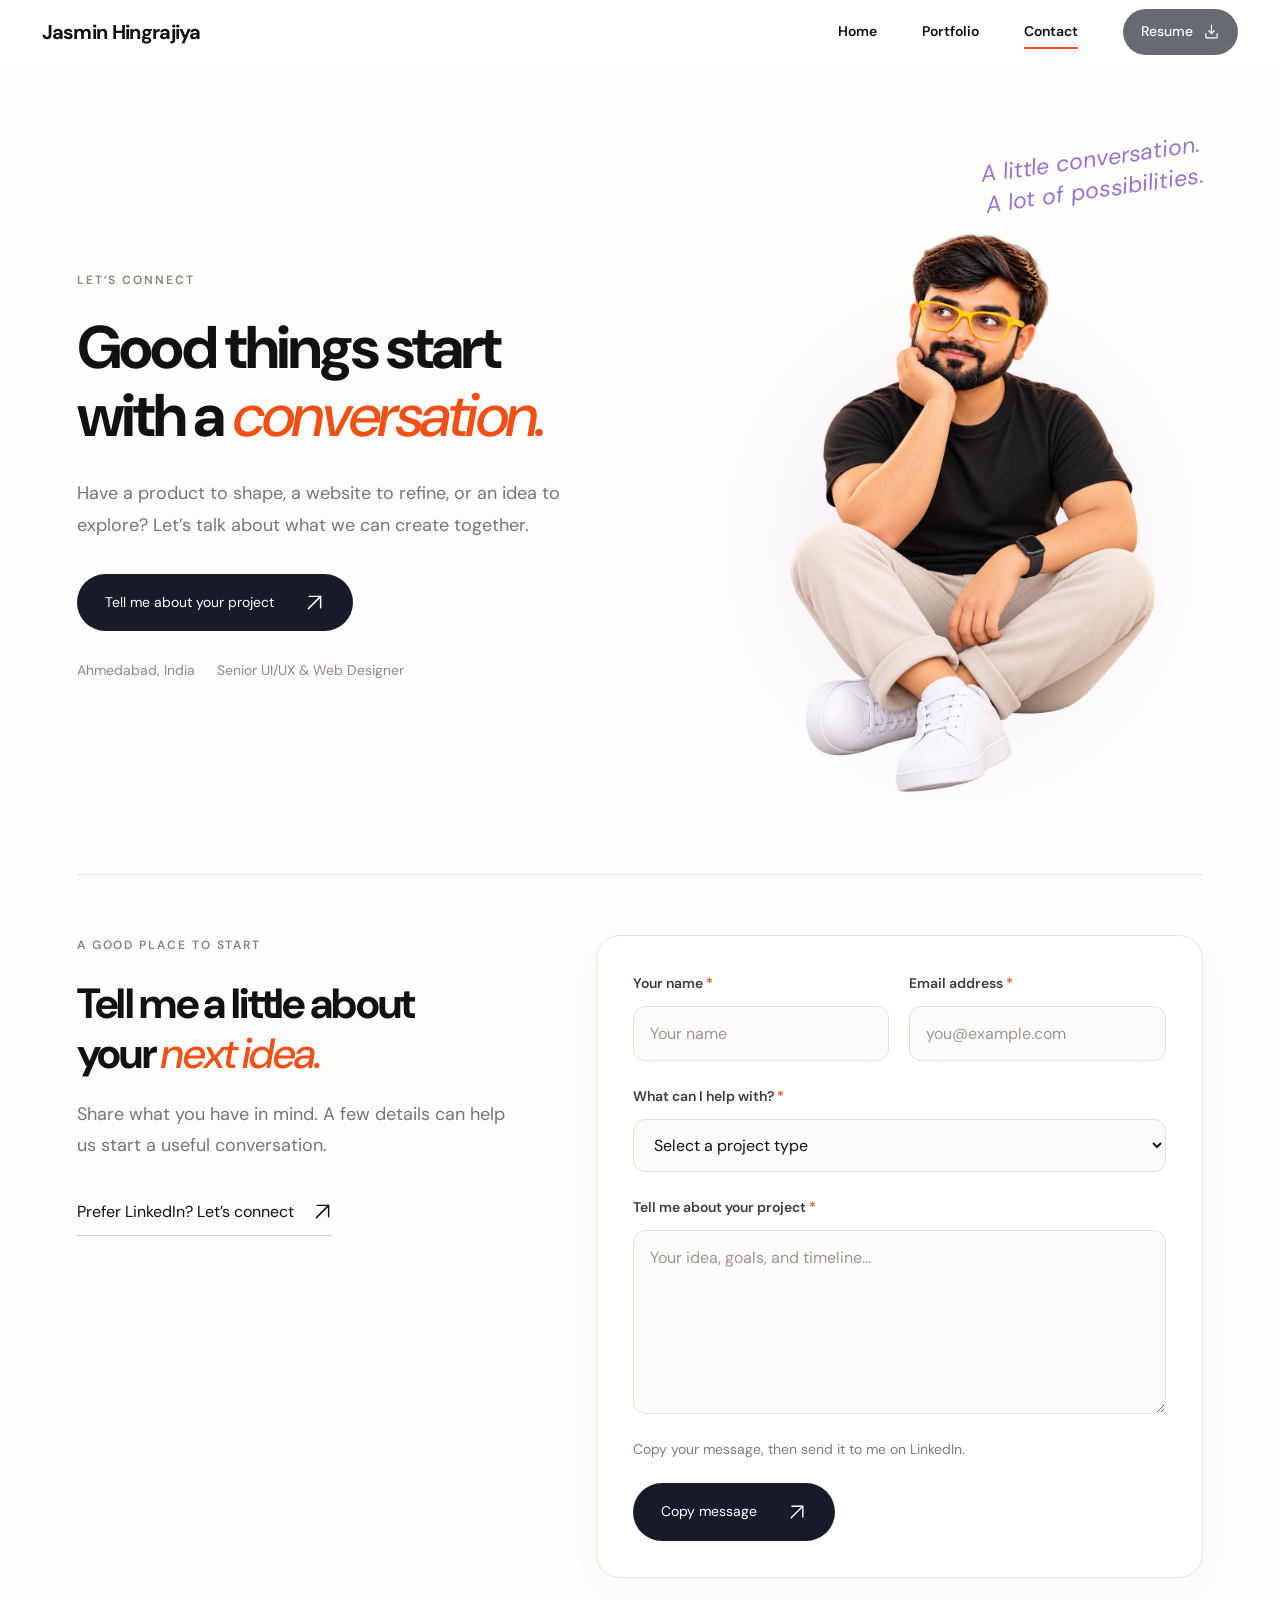
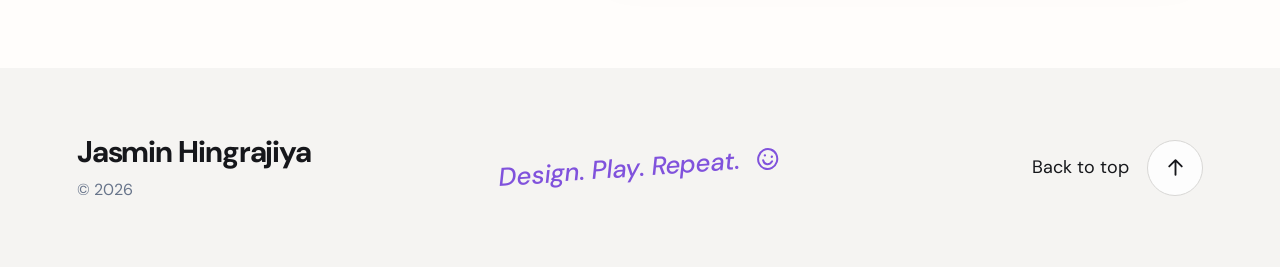
==== contact.html @ e6b4e466 "Fix enquiry and footer navigation across portfolio pages" ====
<!doctype html>
<html lang="en">
  <head>
    <meta charset="utf-8">
    <meta name="viewport" content="width=device-width, initial-scale=1">
    <title>Contact | Jasmin Hingrajiya</title>
    <meta name="description" content="Jasmin Hingrajiya is a Senior UI/UX &amp; Web Designer based in Ahmedabad with 7+ years of experience across web, mobile, SaaS, and eCommerce.">
    <meta name="robots" content="index, follow">
    <meta name="theme-color" content="#ffffff">
    <meta property="og:type" content="website">
    <meta property="og:title" content="Contact | Jasmin Hingrajiya">
    <meta property="og:description" content="Jasmin Hingrajiya is a Senior UI/UX &amp; Web Designer based in Ahmedabad with 7+ years of experience across web, mobile, SaaS, and eCommerce.">
    <meta name="twitter:card" content="summary">
    <meta name="twitter:title" content="Contact | Jasmin Hingrajiya">
    <meta name="twitter:description" content="Jasmin Hingrajiya is a Senior UI/UX &amp; Web Designer based in Ahmedabad with 7+ years of experience across web, mobile, SaaS, and eCommerce.">
    <link rel="icon" href="assets/images/favicon.svg" type="image/svg+xml">
    <link rel="preload" href="assets/fonts/DM-Sans-Variable.woff2" as="font" type="font/woff2" crossorigin>
    <link rel="stylesheet" href="assets/css/global.css">
    <link rel="stylesheet" href="assets/css/contact.css">
  </head>
  <body class="contact-page" id="top">
    <a class="skip-link" href="#main-content">Skip to content</a>
    <header class="site-header">
      <a class="brand" href="index.html" aria-label="Jasmin Hingrajiya home">Jasmin<span class="brand-lastname"> Hingrajiya</span></a>
      <nav aria-label="Main navigation">
        <a class="nav-link" href="index.html">Home</a>
        <a class="nav-link" href="portfolio.html">Portfolio</a>
        <a class="nav-link is-active" href="contact.html" aria-current="page">Contact</a>
        <button class="resume-download" type="button" disabled title="Resume PDF has not been added yet" aria-label="Resume download unavailable until PDF is added">Resume <svg width="17" height="17" viewBox="0 0 24 24" fill="none" aria-hidden="true"><path d="M12 3v12m-4-4 4 4 4-4M4 15v5a1 1 0 0 0 1 1h14a1 1 0 0 0 1-1v-5" stroke="currentColor" stroke-width="1.7" stroke-linecap="round" stroke-linejoin="round"/></svg></button>
      </nav>
    </header>
    <main id="main-content">
      <section class="contact-hero content-shell" aria-labelledby="contact-title">
        <div class="contact-intro reveal">
          <p class="contact-kicker">LET’S CONNECT</p>
          <h1 id="contact-title">Good things start<br>with a <em>conversation.</em></h1>
          <p class="contact-lead">Have a product to shape, a website to refine, or an idea to explore? Let’s talk about what we can create together.</p>
          <a class="portfolio-button" href="#contact-form">Tell me about your project <svg width="21" height="21" viewBox="0 0 24 24" fill="none" aria-hidden="true"><path d="M5 19 19 5M6 5h13v13" stroke="currentColor" stroke-width="1.7" stroke-linecap="round" stroke-linejoin="round"/></svg></a>
          <div class="contact-facts"><span>Ahmedabad, India</span><span>Senior UI/UX &amp; Web Designer</span></div>
        </div>
        <figure class="contact-portrait reveal">
          <figcaption>A little conversation.<br>A lot of possibilities.</figcaption>
          <img src="assets/images/contact-character.webp" width="1024" height="1536" alt="Illustration of Jasmin with yellow glasses, seated in a relaxed pose" fetchpriority="high">
        </figure>
      </section>
      <section class="contact-start content-shell" aria-labelledby="start-title">
        <div class="contact-form-layout">
          <div class="contact-start-heading reveal">
            <p class="contact-kicker">A GOOD PLACE TO START</p>
            <h2 id="start-title">Tell me a little about<br>your <em>next idea.</em></h2>
            <p>Share what you have in mind. A few details can help us start a useful conversation.</p>
            <a class="contact-message-link" href="https://www.linkedin.com/in/hingrajiya-jasmin-17271a164/" target="_blank" rel="noopener noreferrer">Prefer LinkedIn? Let’s connect <svg width="21" height="21" viewBox="0 0 24 24" fill="none" aria-hidden="true"><path d="M5 19 19 5M6 5h13v13" stroke="currentColor" stroke-width="1.7" stroke-linecap="round" stroke-linejoin="round"/></svg></a>
          </div>
          <form id="contact-form" class="contact-form reveal" aria-labelledby="start-title">
            <div class="form-field-row">
              <div class="form-field"><label for="contact-name">Your name <span aria-hidden="true">*</span></label><input id="contact-name" name="name" type="text" autocomplete="name" placeholder="Your name" required maxlength="100"></div>
              <div class="form-field"><label for="contact-email">Email address <span aria-hidden="true">*</span></label><input id="contact-email" name="email" type="email" autocomplete="email" placeholder="you@example.com" required maxlength="254"></div>
            </div>
            <div class="form-field"><label for="contact-project">What can I help with? <span aria-hidden="true">*</span></label><select id="contact-project" name="project" required><option value="" disabled selected>Select a project type</option>UI/UX design</option><option>Website design</option><option>Product design</option><option>Design system</option><option>Something else</option></select></div>
            <div class="form-field"><label for="contact-message">Tell me about your project <span aria-hidden="true">*</span></label><textarea id="contact-message" name="message" rows="6" placeholder="Your idea, goals, and timeline…" required minlength="10" maxlength="3000"></textarea></div>
            <p id="contact-delivery-note" class="form-note">Copy your message, then send it to me on LinkedIn.</p>
            <button id="contact-submit" class="portfolio-button" type="submit" disabled>Copy message <svg width="20" height="20" viewBox="0 0 24 24" fill="none" aria-hidden="true"><path d="M5 19 19 5M6 5h13v13" stroke="currentColor" stroke-width="1.7" stroke-linecap="round" stroke-linejoin="round"/></svg></button>
            <p id="contact-form-status" class="form-status" role="status" aria-live="polite" hidden></p>
            <noscript><p class="form-note">Please use the LinkedIn link above to get in touch.</p></noscript>
          </form>
        </div>
      </section>
    </main>
    <footer class="site-footer">
      <div class="footer-inner">
        <div class="footer-identity">
          <a class="footer-name" href="index.html">Jasmin Hingrajiya</a>
          <p class="footer-copyright">© <span id="year">2026</span></p>
        </div>
        <p class="footer-signature">Design. Play. Repeat.
          <svg width="26" height="28" viewBox="0 0 26 28" fill="none" aria-hidden="true"><ellipse cx="13" cy="14" rx="9.5" ry="10" transform="rotate(15 13 14)" stroke="currentColor" stroke-width="2"/><path d="M8.5 15.5c1.5 5 6.5 5 9 .5" stroke="currentColor" stroke-width="2" stroke-linecap="round"/><circle cx="10" cy="10.5" r="1.2" fill="currentColor"/><circle cx="17" cy="11.5" r="1.2" fill="currentColor"/></svg>
        </p>
        <a class="footer-top" href="#top">Back to top
          <span class="footer-top-icon"><svg width="25" height="25" viewBox="0 0 24 24" fill="none" aria-hidden="true"><path d="M12 19V5m-6 6 6-6 6 6" stroke="currentColor" stroke-width="1.8" stroke-linecap="round" stroke-linejoin="round"/></svg></span>
        </a>
      </div>
    </footer>
    <script id="contact-settings" type="application/json">
{
  "email": "",
  "endpoint": ""
}
    </script>
    <script src="assets/js/global.js" defer></script>
    <script src="assets/js/contact.js" defer></script>
  </body>
</html>
---- assets/css/global.css ----
/* Shared foundations, layout, navigation, dialogs, and footer. */

@font-face {
  font-family: "DM Sans";
  src: url("../fonts/DM-Sans-Variable.woff2") format("woff2");
  font-weight: 100 1000;
  font-style: normal;
  font-display: swap;
}

@font-face {
  font-family: "DM Sans";
  src: url("../fonts/DM-Sans-Italic-Variable.woff2") format("woff2");
  font-weight: 100 1000;
  font-style: italic;
  font-display: swap;
}

:root {
  color-scheme: light;
  --background: #fff;
  --text: #111;
  --muted: #6b6b67;
  --accent: #f04f16;
  --border: #eeeeea;
  --font-sans: "DM Sans", Arial, sans-serif;
  --text-xs: 0.75rem;
  --text-sm: 0.875rem;
  --text-base: 1rem;
  --text-lg: clamp(1.125rem, 1.3vw, 1.25rem);
  --heading-lg: clamp(2.25rem, 4.5vw, 4rem);
  --heading-md: clamp(1.375rem, 2vw, 1.75rem);
}

* {
  box-sizing: border-box;
}

html {
  scroll-behavior: smooth;
  scroll-padding-top: 88px;
}

body {
  margin: 0px;
  background: var(--background);
  color: var(--text);
  font-family: var(--font-sans);
  font-size: var(--text-base);
  font-optical-sizing: auto;
  -webkit-font-smoothing: antialiased;
  line-height: 1.7;
}

a {
  color: inherit;
  text-underline-offset: 0.25em;
}

button {
  font: inherit;
}

a:focus-visible, button:focus-visible {
  outline: 3px solid var(--accent);
  outline-offset: 6px;
}

.skip-link {
  position: absolute;
  top: -5rem;
  left: 1rem;
  padding: 0.75rem 1rem;
  background: var(--text);
  color: white;
  z-index: 10;
}

.skip-link:focus {
  top: 1rem;
}

/* Shared header and navigation */
.site-header {
  position: sticky;
  top: 0px;
  z-index: 5;
  display: flex;
  align-items: center;
  justify-content: space-between;
  gap: 1.5rem;
  height: 64px;
  padding-inline: 3.25%;
  background: rgba(255, 255, 255, 0.96);
}

.brand {
  font-size: 20px;
  font-weight: 700;
  letter-spacing: -0.7px;
  text-decoration: none;
  white-space: nowrap;
}

nav {
  display: flex;
  align-items: center;
  gap: 45px;
}

.nav-link {
  position: relative;
  border: 0px;
  padding: 8px 0px;
  background: none;
  color: var(--text);
  font-size: var(--text-sm);
  font-weight: 600;
  text-decoration: none;
  cursor: pointer;
}

.nav-link::after {
  content: "";
  position: absolute;
  height: 2px;
  left: 0px;
  right: 0px;
  bottom: 3px;
  background: var(--accent);
  transform: scaleX(0);
  transform-origin: left center;
  transition: transform 180ms;
}

.nav-link:hover::after, .nav-link.is-active::after {
  transform: scaleX(1);
}

.resume-download {
  display: inline-flex;
  align-items: center;
  gap: 10px;
  border: 0;
  border-radius: 999px;
  padding: 11px 18px;
  background: #171b27;
  color: #fff;
  font: inherit;
  font-size: 14px;
  font-weight: 500;
  text-decoration: none;
  white-space: nowrap;
}
.resume-download:not(:disabled):hover { background: #36304a; }
.resume-download:disabled { cursor: not-allowed; opacity: .65; }

h1 {
  margin: 0px;
  font-size: clamp(48px, 5.4vw, 80px);
  font-weight: 700;
  line-height: 1.15;
  letter-spacing: -2px;
}

h2 {
  margin: 0.75rem 0px 1rem;
  font-size: clamp(1.75rem, 3vw, 2.5rem);
  line-height: 1.2;
  letter-spacing: -0.035em;
}

/* Native dialog foundation */
dialog {
  max-width: min(420px, 100% - 2rem);
  border: 1px solid var(--border);
  border-radius: 12px;
  padding: 2rem;
}

dialog::backdrop {
  background: rgba(0, 0, 0, 0.333);
}

dialog p {
  color: var(--muted);
}

@media (max-width: 700px) {
  .site-header {
    height: 70px;
    padding-inline: 20px;
  }
  
  .brand {
    font-size: 18px;
  }
  
  nav {
    gap: 22px;
  }
  
  .nav-link {
    font-size: var(--text-sm);
    font-weight: 600;
  }
  
  h1 {
    font-size: clamp(46px, 10vw, 66px);
    letter-spacing: -1.6px;
  }
}

@media (max-width: 380px) {
  .site-header {
    padding-inline: 16px;
  }
  
  nav {
    gap: 15px;
  }
  
  .brand {
    font-size: 16px;
  }
}

@media (prefers-reduced-motion: reduce) {
  html {
    scroll-behavior: auto;
  }
  
  *, ::before, ::after {
    animation: auto ease 0s 1 normal none running none !important;
    transition: none !important;
  }
}

/* Shared footer */
.site-footer {
  background: rgb(245, 244, 242);
}

.footer-inner {
  display: grid;
  grid-template-columns: 1fr auto 1fr;
  align-items: center;
  gap: 30px;
  width: min(1552px, 81.6%);
  min-height: 199px;
  margin-inline: auto;
  padding-block: 40px;
}

.footer-name {
  color: rgb(22, 23, 27);
  font-size: 30px;
  font-weight: 700;
  line-height: 1.2;
  letter-spacing: -1.1px;
  text-decoration: none;
}

.footer-copyright {
  margin: 10px 0px 0px;
  color: rgb(104, 117, 139);
  font-size: 16px;
  line-height: 1.3;
}

.footer-signature {
  display: flex;
  align-items: center;
  justify-content: center;
  gap: 15px;
  margin: 0px;
  color: rgb(128, 82, 220);
  font-size: clamp(20px, 2vw, 26px);
  line-height: 1.3;
  white-space: nowrap;
  transform: rotate(-4deg);
  font-weight: 500;
  font-style: italic;
}

.footer-signature svg {
  flex-shrink: 0;
  transform: rotate(7deg);
}

.footer-top {
  display: inline-flex;
  justify-self: end;
  align-items: center;
  gap: 18px;
  color: rgb(22, 23, 27);
  font-size: 18px;
  line-height: 1.3;
  text-decoration: none;
}

.footer-top-icon {
  display: grid;
  place-items: center;
  width: 56px;
  height: 56px;
  flex-shrink: 0;
  border: 1px solid rgb(216, 215, 213);
  border-radius: 50%;
  background: rgb(253, 253, 253);
  transition: transform 180ms, border-color 180ms;
}

.footer-top:hover .footer-top-icon {
  transform: translateY(-4px);
  border-color: rgb(128, 82, 220);
}

.footer-name:hover {
  text-decoration: underline;
  text-underline-offset: 5px;
}

@media (max-width: 1450px) {
  .footer-inner {
    width: calc(88%);
  }
}

@media (max-width: 1000px) {
  .footer-inner {
    gap: 20px;
    width: calc(92%);
    min-height: 180px;
  }
  
  .footer-name {
    font-size: 25px;
  }
  
  .footer-signature {
    font-size: clamp(20px, 2vw, 26px);
    gap: 9px;
    font-weight: 500;
    font-style: italic;
  }
  
  .footer-top {
    font-size: 16px;
    gap: 12px;
  }
  
  .footer-top-icon {
    width: 48px;
    height: 48px;
  }
}

@media (max-width: 700px) {
  .footer-inner {
    grid-template-columns: 1fr auto;
    gap: 30px 16px;
    width: calc(100% - 48px);
    padding-block: 36px;
  }
  
  .footer-signature {
    grid-area: 2 / 1 / auto / -1;
    font-size: clamp(20px, 2vw, 26px);
    font-weight: 500;
    font-style: italic;
  }
  
  .footer-top {
    grid-area: 1 / 2;
    font-size: 14px;
    gap: 10px;
  }
  
  .footer-top-icon {
    width: 44px;
    height: 44px;
  }
  
  .footer-copyright {
    font-size: 14px;
  }
}

@media (max-width: 380px) {
  .footer-inner {
    width: calc(100% - 36px);
    gap: 30px 10px;
  }
  
  .footer-name {
    font-size: 23px;
  }
  
  .footer-top {
    gap: 7px;
  }
}

/* Shared content width and text styles */
.content-shell {
  width: min(1240px, 88%);
  margin-inline: auto;
}

.section-lead {
  color: rgb(55, 56, 68);
  font-size: var(--text-lg);
  line-height: 1.75;
  letter-spacing: -0.015em;
}

.sample-note {
  color: rgb(121, 113, 123);
  font-size: var(--text-xs);
  line-height: 1.6;
}

.text-link {
  display: inline-flex;
  align-items: center;
  gap: 20px;
  padding-block: 9px;
  border-bottom: 1px solid rgb(217, 210, 205);
  font-size: var(--text-sm);
  font-weight: 500;
  text-decoration: none;
}

.text-link:hover {
  border-color: rgb(141, 97, 197);
}

.reveal {
  opacity: 1;
}

@media (prefers-reduced-motion: no-preference) {
  .motion-ready .reveal {
    opacity: 0;
    transform: translateY(24px);
    transition: opacity 750ms, transform 750ms cubic-bezier(0.2, 0.7, 0.2, 1);
  }
  
  .motion-ready .reveal.is-visible {
    opacity: 1;
    transform: none;
  }
}

.project-preview {
  position: absolute;
  z-index: 5;
  inset: 0px;
  width: 100%;
  height: 100%;
  border: 0px;
  border-radius: inherit;
  background: transparent;
  cursor: pointer;
}

.project-preview:focus-visible {
  outline-offset: -5px;
}

.cover-action {
  position: absolute;
  display: grid;
  place-content: center;
  right: 20px;
  bottom: 20px;
  width: 78px;
  height: 78px;
  border-radius: 50%;
  background: rgba(255, 255, 255, 0.93);
  color: rgb(105, 89, 111);
  font-size: var(--text-sm);
  line-height: 1.2;
  text-align: center;
  transform: rotate(-8deg);
  opacity: 0;
  transition: opacity 200ms, transform 200ms;
  pointer-events: none;
  box-shadow: rgba(70, 52, 41, 0.063) 0px 5px 20px;
  font-weight: 500;
}

.project-preview:hover .cover-action, .project-preview:focus-visible .cover-action {
  opacity: 1;
  transform: rotate(0deg);
}

.project-type {
  margin: 0px 0px 8px;
  letter-spacing: 1px;
  text-transform: uppercase;
}

.project-type {
  color: rgb(164, 145, 133);
  font-size: var(--text-xs);
}

@media (max-width: 850px) {
  .content-shell {
    width: calc(100% - 48px);
  }
}

@media (max-width: 560px) {
  .content-shell {
    width: calc(100% - 40px);
  }
  
  .section-lead {
    font-size: var(--text-lg);
    line-height: 1.75;
    letter-spacing: -0.015em;
  }
  
  .cover-action {
    width: 62px;
    height: 62px;
    font-size: var(--text-sm);
    font-weight: 500;
  }
}

.cover-action.follows-pointer {
  right: auto;
  bottom: auto;
  transform: translate(-50%, -50%) !important;
}

/* Shared primary button */
.portfolio-button {
  display: inline-flex;
  align-items: center;
  gap: 30px;
  border: 0px;
  border-radius: 999px;
  padding: 17px 28px;
  background: rgb(23, 27, 39);
  color: rgb(255, 255, 255);
  cursor: pointer;
  transition: background 200ms, transform 200ms;
}

.portfolio-button:hover {
  background: rgb(54, 48, 74);
  transform: translateY(-2px);
}

.portfolio-button {
  text-decoration: none;
  font-size: var(--text-sm);
}

.footer-identity {
  min-width: 0px;
}

@media (max-width: 560px) {
  .brand-lastname {
    display: none;
  }
  
  .footer-name {
    display: block;
    max-width: 160px;
    font-size: 23px;
    line-height: 1.25;
  }
}

@media (max-width: 560px) {
  .site-header { height: auto; flex-wrap: wrap; gap: 8px; padding-block: 12px; }
  .site-header nav { width: 100%; justify-content: space-between; gap: 12px; }
  .resume-download { padding: 9px 14px; }
}

/* Keep anchor destinations below the sticky header on every screen size. */
main section[id] { scroll-margin-top: 110px; }
---- assets/css/contact.css ----
/* Contact page: shared typography and components come from global.css. */
.contact-page { background: #fffdfb; }
.contact-hero { display: grid; grid-template-columns: 1.2fr 1fr; align-items: center; gap: 60px; padding-block: 80px 65px; }
.contact-intro { min-width: 0; }
.contact-kicker { margin: 0 0 24px; color: #8c8078; font-size: 12px; font-weight: 600; letter-spacing: .16em; }
.contact-intro h1 { font-size: clamp(42px, 4.7vw, 68px); line-height: 1.12; letter-spacing: -.045em; }
.contact-intro em, .contact-start-heading em { color: var(--accent); font-weight: 500; }
.contact-lead { max-width: 490px; margin: 28px 0 32px; color: #79717b; font-size: 18px; line-height: 1.8; }
.contact-facts { display: flex; flex-wrap: wrap; gap: 10px 22px; margin-top: 28px; color: #92877e; font-size: 14px; }
.contact-portrait { position: relative; isolation: isolate; margin: 0; padding-top: 55px; }
.contact-portrait::before { content: ""; position: absolute; z-index: -1; inset: 20% 0 0; background: radial-gradient(ellipse, #ece6fa 0%, #f4effa88 42%, transparent 70%); }
.contact-portrait img { display: block; width: 100%; height: auto; max-height: 610px; object-fit: contain; }
.contact-portrait figcaption { position: absolute; top: 0; right: 0; color: #9574cf; font-size: 23px; line-height: 1.35; font-style: italic; text-align: center; transform: rotate(-8deg); }
.contact-start { padding-block: 60px 90px; border-top: 1px solid #eae3db; }
.contact-start-heading { max-width: 540px; }
.contact-start-heading h2 { margin: 0 0 20px; font-size: clamp(32px, 3.3vw, 46px); line-height: 1.18; letter-spacing: -.04em; }
.contact-start-heading > p:not(.contact-kicker) { color: #79717b; font-size: 18px; }
.contact-message-link { display: inline-flex; align-items: center; gap: 18px; border-bottom: 1px solid #d8ccc0; padding-bottom: 10px; font-size: 16px; text-decoration: none; }
.contact-message-link svg { flex-shrink: 0; transition: transform 180ms ease; }
.contact-message-link:hover svg { transform: translate(2px, -2px); }
@media (max-width: 1000px) {
  .contact-hero { gap: 28px; }
}
@media (max-width: 850px) {
  .contact-hero { grid-template-columns: 1fr; gap: 45px; padding-block: 55px; }
  .contact-intro h1 { font-size: clamp(38px, 8vw, 54px); }
  .contact-portrait { width: min(400px, 100%); justify-self: center; }
  .contact-portrait img { max-height: 510px; }
  .contact-start { padding-block: 45px 65px; }
}
@media (max-width: 380px) {
  .contact-portrait figcaption { font-size: 20px; }
  .contact-message-link { font-size: 14px; gap: 12px; }
}

/* Project enquiry form */
.contact-form-layout { display: grid; grid-template-columns: .85fr 1.15fr; gap: 70px; align-items: start; }
.contact-start-heading .contact-message-link { margin-top: 20px; }
.contact-form { min-width: 0; border: 1px solid #eae3db; border-radius: 24px; padding: 36px; background: #fff; box-shadow: 0 12px 40px #684d3105; scroll-margin-top: 100px; }
.form-field-row { display: grid; grid-template-columns: repeat(2, minmax(0, 1fr)); gap: 20px; }
.form-field { display: flex; flex-direction: column; gap: 10px; margin-bottom: 24px; min-width: 0; }
.form-field label { color: #423a40; font-size: 14px; font-weight: 600; }
.form-field label span { color: var(--accent); }
.form-field input, .form-field select, .form-field textarea { width: 100%; min-width: 0; border: 1px solid #e7ded7; border-radius: 12px; padding: 14px 16px; background: #fdfbf9; color: var(--text); font: inherit; font-size: 16px; line-height: 1.6; transition: border-color 180ms ease, box-shadow 180ms ease; }
.form-field textarea { resize: vertical; min-height: 165px; }
.form-field input::placeholder, .form-field textarea::placeholder { color: #a1948c; }
.form-field input:focus, .form-field select:focus, .form-field textarea:focus { outline: 2px solid #ec9877; outline-offset: 2px; border-color: #ec9877; }
.form-note { margin: 0 0 22px; color: #857a73; font-size: 14px; line-height: 1.7; }
.form-status { margin: 22px 0 0; color: #665183; font-size: 14px; }
.form-status textarea { width: 100%; min-height: 180px; margin-top: 12px; font: inherit; }
@media (max-width: 1000px) { .contact-form-layout { gap: 35px; } }
@media (max-width: 850px) { .contact-form-layout { grid-template-columns: 1fr; } }
@media (max-width: 560px) { .contact-form { padding: 24px; border-radius: 20px; } .form-field-row { grid-template-columns: 1fr; gap: 0; } .form-field { margin-bottom: 20px; } }
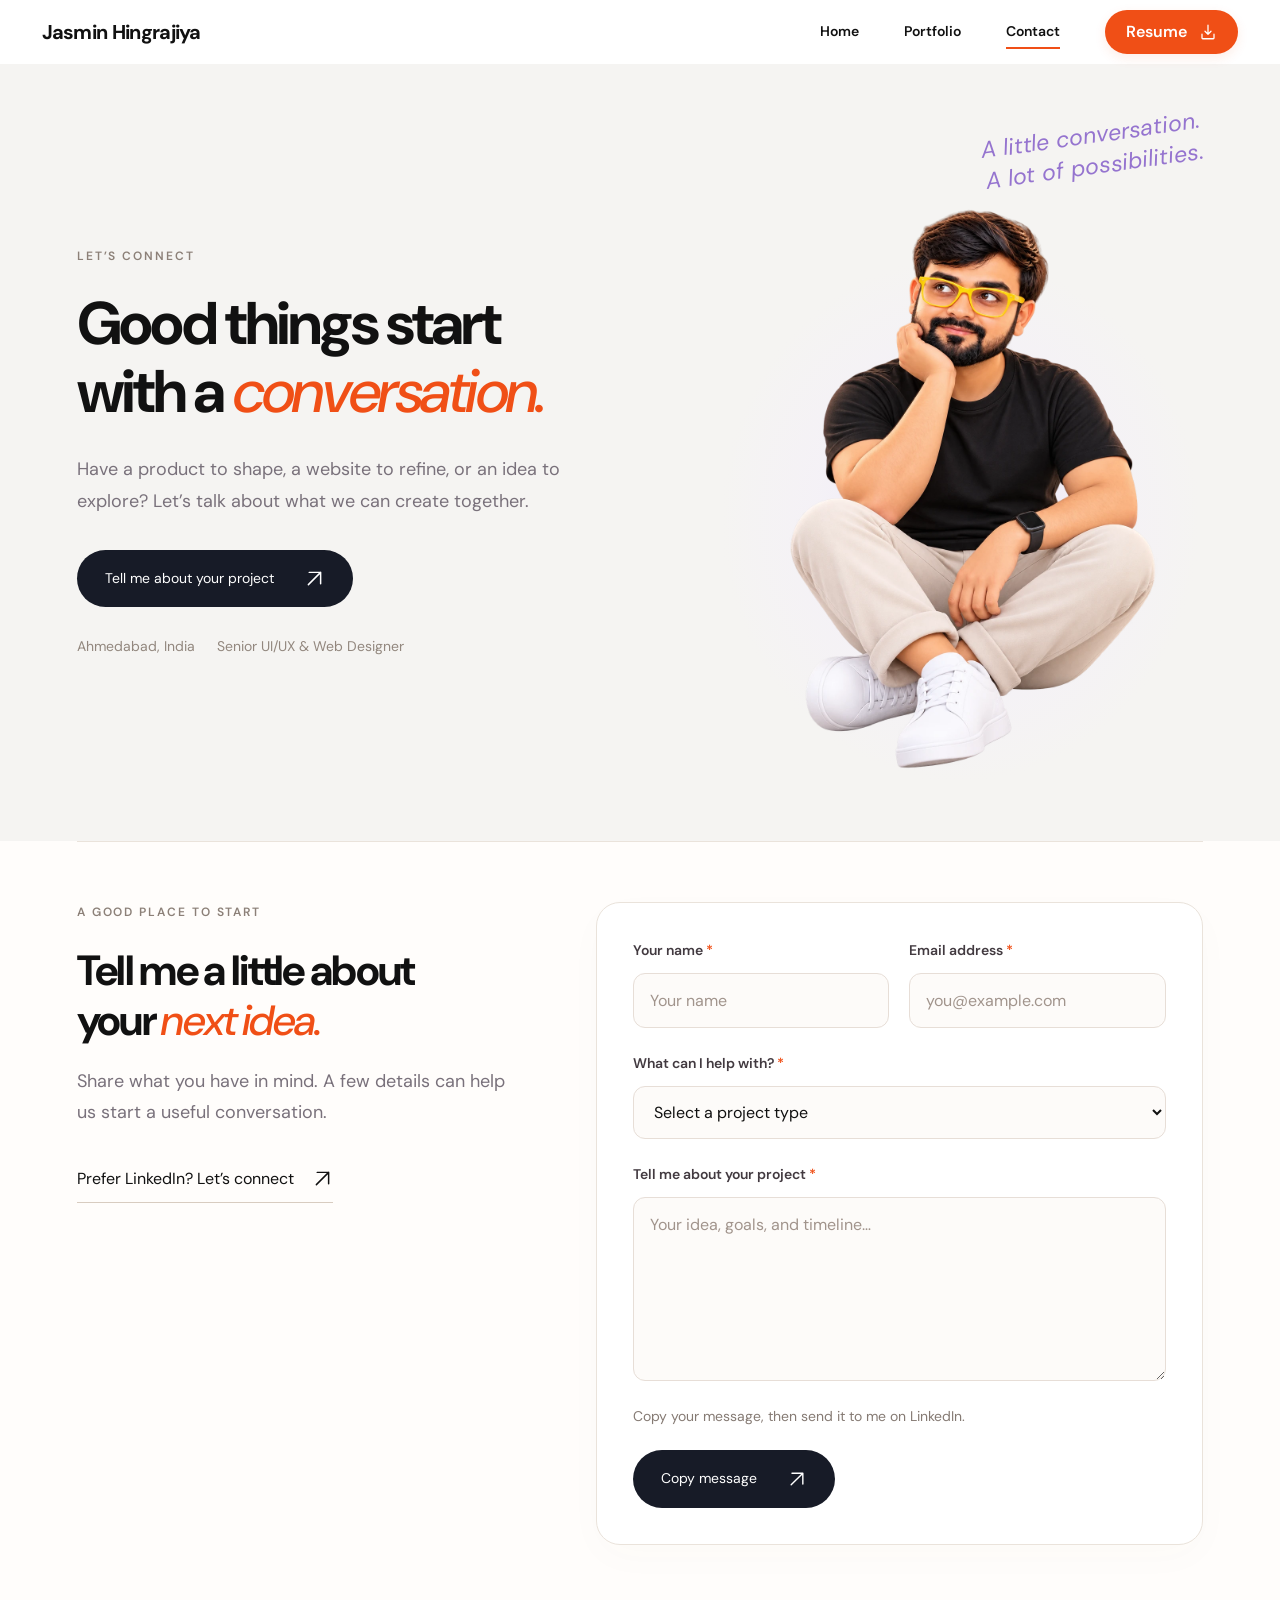
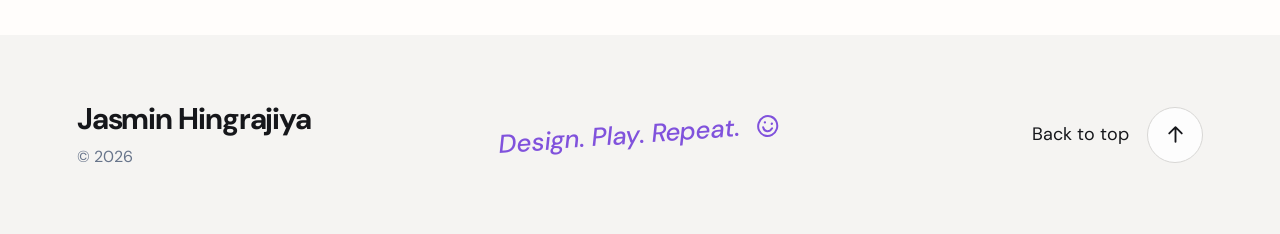
==== commit 25556fca: "Center contact banner text and match its full-width background to the footer" ====
--- a/contact.html
+++ b/contact.html
@@ -30,7 +30,8 @@
       </nav>
     </header>
     <main id="main-content">
-      <section class="contact-hero content-shell" aria-labelledby="contact-title">
+      <section class="contact-hero" aria-labelledby="contact-title">
+        <div class="contact-hero-layout content-shell">
         <div class="contact-intro reveal">
           <p class="contact-kicker">LET’S CONNECT</p>
           <h1 id="contact-title">Good things start<br>with a <em>conversation.</em></h1>
@@ -42,6 +43,7 @@
           <figcaption>A little conversation.<br>A lot of possibilities.</figcaption>
           <img src="assets/images/contact-character.webp" width="1024" height="1536" alt="Illustration of Jasmin with yellow glasses, seated in a relaxed pose" fetchpriority="high">
         </figure>
+        </div>
       </section>
       <section class="contact-start content-shell" aria-labelledby="start-title">
         <div class="contact-form-layout">
--- a/assets/css/global.css
+++ b/assets/css/global.css
@@ -19,6 +19,7 @@
 :root {
   color-scheme: light;
   --background: #fff;
+  --footer-background: #f5f4f2;
   --text: #111;
   --muted: #6b6b67;
   --accent: #f04f16;
@@ -140,20 +141,28 @@
 .resume-download {
   display: inline-flex;
   align-items: center;
-  gap: 10px;
-  border: 0;
+  justify-content: center;
+  gap: 12px;
+  min-height: 44px;
+  border: 1px solid transparent;
   border-radius: 999px;
-  padding: 11px 18px;
-  background: #171b27;
+  padding: 11px 20px;
+  background: var(--accent);
   color: #fff;
   font: inherit;
-  font-size: 14px;
-  font-weight: 500;
+  font-size: 16px;
+  font-weight: 600;
+  line-height: 1.25;
   text-decoration: none;
   white-space: nowrap;
-}
-.resume-download:not(:disabled):hover { background: #36304a; }
-.resume-download:disabled { cursor: not-allowed; opacity: .65; }
+  box-shadow: 0 4px 12px #f04f161a;
+  transition: background 180ms ease, transform 180ms ease, box-shadow 180ms ease;
+}
+.resume-download svg { width: 18px; height: 18px; flex: 0 0 auto; }
+.resume-download:not(:disabled):hover { background: #ff632d; transform: translateY(-1px); box-shadow: 0 6px 16px #f04f1626; }
+.resume-download:focus-visible { outline: 2px solid var(--accent); outline-offset: 4px; }
+.resume-download:disabled { cursor: not-allowed; opacity: 1; }
+@media (prefers-reduced-motion: reduce) { .resume-download { transition: none; } }
 
 h1 {
   margin: 0px;
@@ -238,7 +247,7 @@
 
 /* Shared footer */
 .site-footer {
-  background: rgb(245, 244, 242);
+  background: var(--footer-background);
 }
 
 .footer-inner {
@@ -585,5 +594,10 @@
   .resume-download { padding: 9px 14px; }
 }
 
+@media (max-width: 360px) {
+  .site-header nav { gap: 6px; }
+  .resume-download { padding-inline: 12px; }
+}
+
 /* Keep anchor destinations below the sticky header on every screen size. */
 main section[id] { scroll-margin-top: 110px; }
--- a/assets/css/contact.css
+++ b/assets/css/contact.css
@@ -1,7 +1,8 @@
 /* Contact page: shared typography and components come from global.css. */
 .contact-page { background: #fffdfb; }
-.contact-hero { display: grid; grid-template-columns: 1.2fr 1fr; align-items: center; gap: 60px; padding-block: 80px 65px; }
-.contact-intro { min-width: 0; }
+.contact-hero { padding-block: 56px; background: var(--footer-background); }
+.contact-hero-layout { display: grid; grid-template-columns: 1.2fr 1fr; align-items: center; gap: 60px; }
+.contact-intro { min-width: 0; align-self: center; }
 .contact-kicker { margin: 0 0 24px; color: #8c8078; font-size: 12px; font-weight: 600; letter-spacing: .16em; }
 .contact-intro h1 { font-size: clamp(42px, 4.7vw, 68px); line-height: 1.12; letter-spacing: -.045em; }
 .contact-intro em, .contact-start-heading em { color: var(--accent); font-weight: 500; }
@@ -19,10 +20,11 @@
 .contact-message-link svg { flex-shrink: 0; transition: transform 180ms ease; }
 .contact-message-link:hover svg { transform: translate(2px, -2px); }
 @media (max-width: 1000px) {
-  .contact-hero { gap: 28px; }
+  .contact-hero-layout { gap: 28px; }
 }
 @media (max-width: 850px) {
-  .contact-hero { grid-template-columns: 1fr; gap: 45px; padding-block: 55px; }
+  .contact-hero { padding-block: 40px; }
+  .contact-hero-layout { grid-template-columns: 1fr; gap: 40px; }
   .contact-intro h1 { font-size: clamp(38px, 8vw, 54px); }
   .contact-portrait { width: min(400px, 100%); justify-self: center; }
   .contact-portrait img { max-height: 510px; }
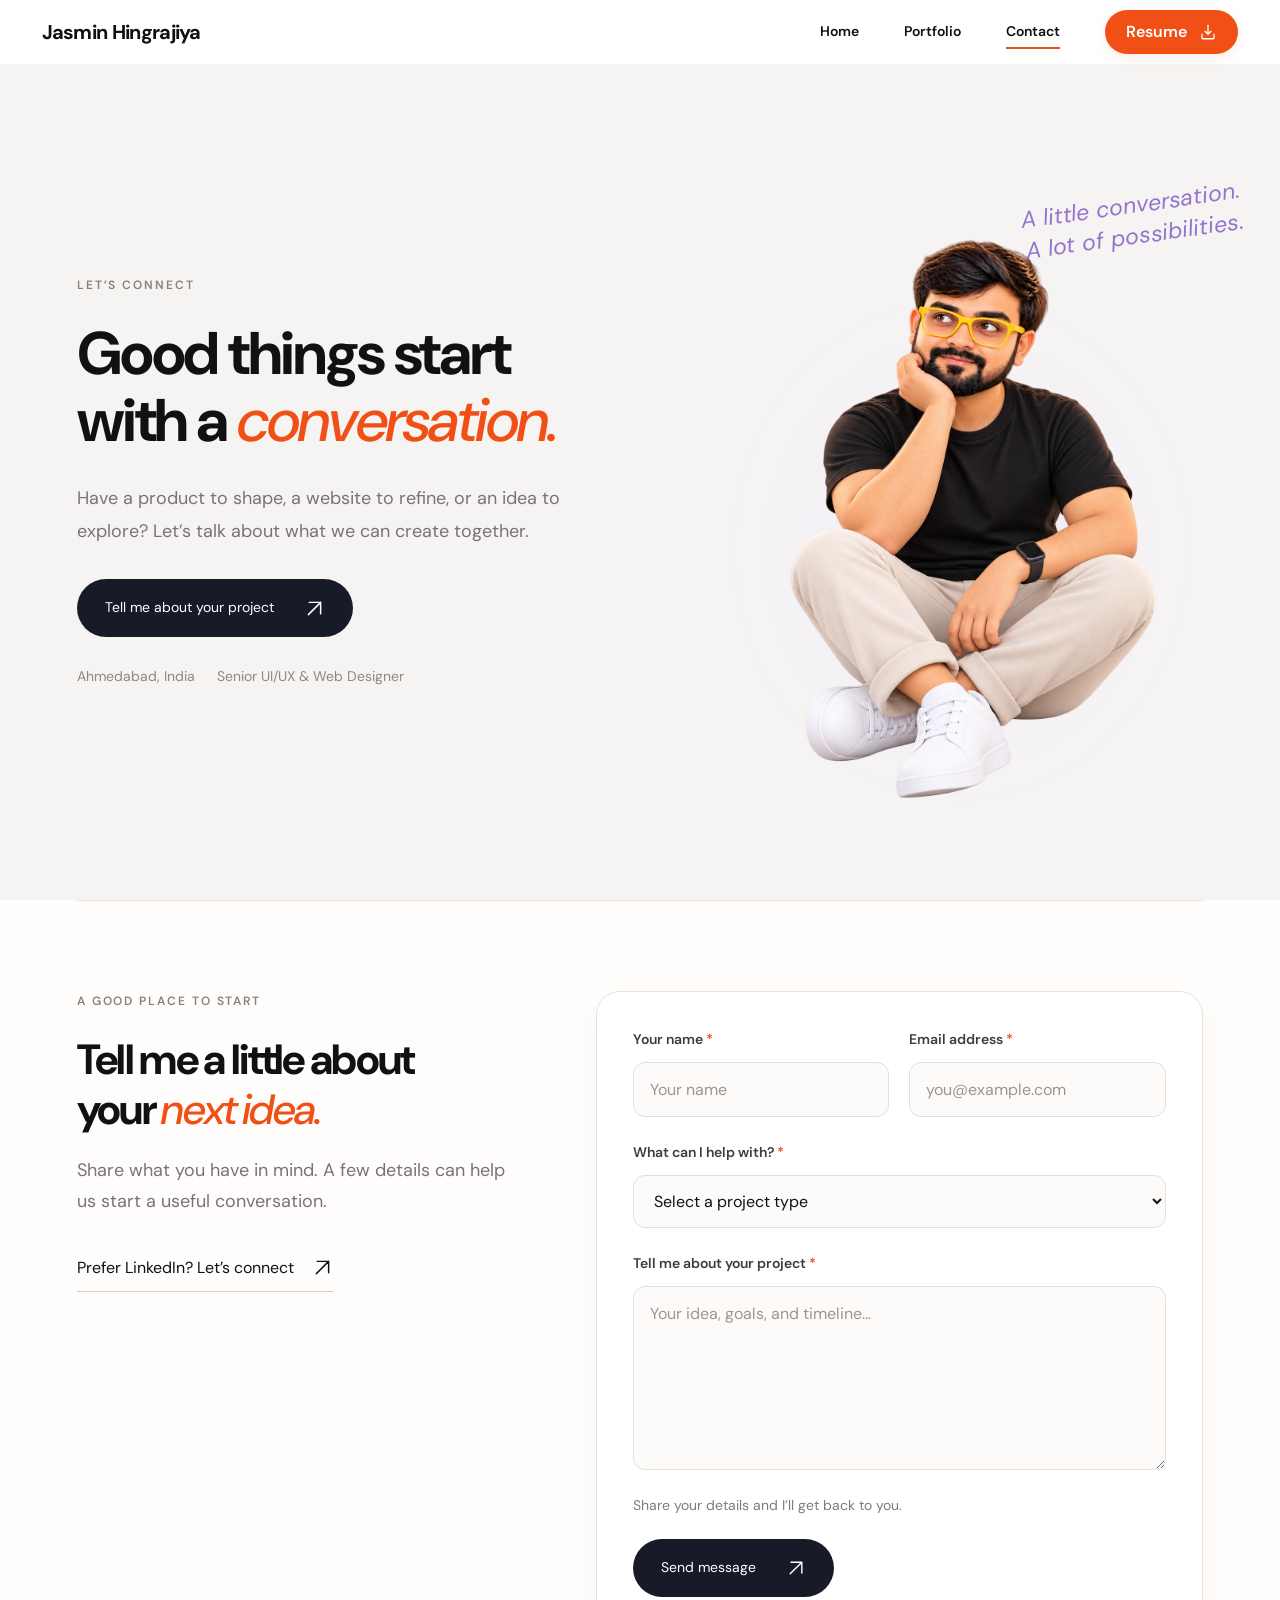
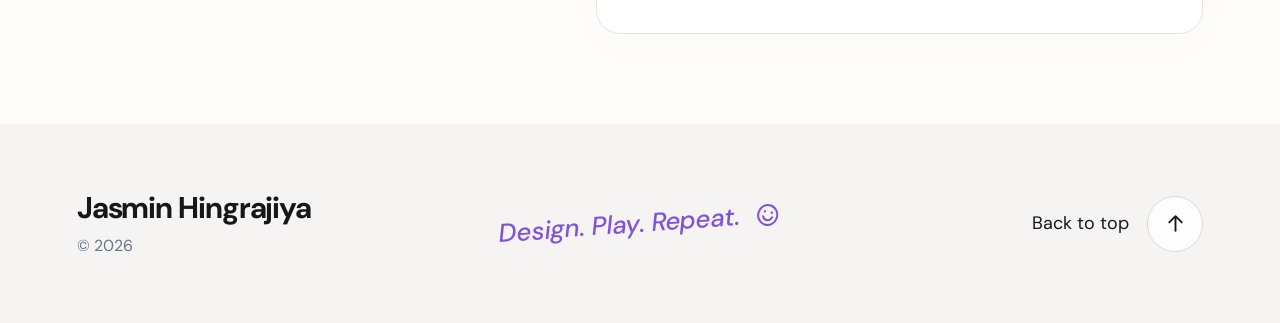
==== commit b95080f7: "Connect contact form to email delivery with asynchronous submission feedback" ====
--- a/contact.html
+++ b/contact.html
@@ -53,17 +53,20 @@
             <p>Share what you have in mind. A few details can help us start a useful conversation.</p>
             <a class="contact-message-link" href="https://www.linkedin.com/in/hingrajiya-jasmin-17271a164/" target="_blank" rel="noopener noreferrer">Prefer LinkedIn? Let’s connect <svg width="21" height="21" viewBox="0 0 24 24" fill="none" aria-hidden="true"><path d="M5 19 19 5M6 5h13v13" stroke="currentColor" stroke-width="1.7" stroke-linecap="round" stroke-linejoin="round"/></svg></a>
           </div>
-          <form id="contact-form" class="contact-form reveal" aria-labelledby="start-title">
+          <form id="contact-form" class="contact-form reveal" aria-labelledby="start-title" action="https://formsubmit.co/hingrajiyajasmin@gmail.com" method="post">
+            <input type="hidden" name="_subject" value="New portfolio enquiry">
+            <input type="hidden" name="_template" value="table">
+            <div class="form-honeypot" aria-hidden="true"><label for="contact-website">Leave this field empty</label><input id="contact-website" name="_honey" type="text" tabindex="-1" autocomplete="off"></div>
             <div class="form-field-row">
               <div class="form-field"><label for="contact-name">Your name <span aria-hidden="true">*</span></label><input id="contact-name" name="name" type="text" autocomplete="name" placeholder="Your name" required maxlength="100"></div>
               <div class="form-field"><label for="contact-email">Email address <span aria-hidden="true">*</span></label><input id="contact-email" name="email" type="email" autocomplete="email" placeholder="you@example.com" required maxlength="254"></div>
             </div>
             <div class="form-field"><label for="contact-project">What can I help with? <span aria-hidden="true">*</span></label><select id="contact-project" name="project" required><option value="" disabled selected>Select a project type</option>UI/UX design</option><option>Website design</option><option>Product design</option><option>Design system</option><option>Something else</option></select></div>
             <div class="form-field"><label for="contact-message">Tell me about your project <span aria-hidden="true">*</span></label><textarea id="contact-message" name="message" rows="6" placeholder="Your idea, goals, and timeline…" required minlength="10" maxlength="3000"></textarea></div>
-            <p id="contact-delivery-note" class="form-note">Copy your message, then send it to me on LinkedIn.</p>
-            <button id="contact-submit" class="portfolio-button" type="submit" disabled>Copy message <svg width="20" height="20" viewBox="0 0 24 24" fill="none" aria-hidden="true"><path d="M5 19 19 5M6 5h13v13" stroke="currentColor" stroke-width="1.7" stroke-linecap="round" stroke-linejoin="round"/></svg></button>
+            <p id="contact-delivery-note" class="form-note">Share your details and I’ll get back to you.</p>
+            <button id="contact-submit" class="portfolio-button" type="submit">Send message <svg width="20" height="20" viewBox="0 0 24 24" fill="none" aria-hidden="true"><path d="M5 19 19 5M6 5h13v13" stroke="currentColor" stroke-width="1.7" stroke-linecap="round" stroke-linejoin="round"/></svg></button>
             <p id="contact-form-status" class="form-status" role="status" aria-live="polite" hidden></p>
-            <noscript><p class="form-note">Please use the LinkedIn link above to get in touch.</p></noscript>
+            <noscript><p class="form-note">You’ll continue to a secure submission page to send your message.</p></noscript>
           </form>
         </div>
       </section>
@@ -84,8 +87,9 @@
     </footer>
     <script id="contact-settings" type="application/json">
 {
-  "email": "",
-  "endpoint": ""
+  "email": "hingrajiyajasmin@gmail.com",
+  "endpoint": "https://formsubmit.co/hingrajiyajasmin@gmail.com",
+  "ajaxEndpoint": "https://formsubmit.co/ajax/hingrajiyajasmin@gmail.com"
 }
     </script>
     <script src="assets/js/global.js" defer></script>
--- a/assets/css/global.css
+++ b/assets/css/global.css
@@ -20,6 +20,7 @@
   color-scheme: light;
   --background: #fff;
   --footer-background: #f5f4f2;
+  --header-height: 64px;
   --text: #111;
   --muted: #6b6b67;
   --accent: #f04f16;
@@ -29,7 +30,7 @@
   --text-sm: 0.875rem;
   --text-base: 1rem;
   --text-lg: clamp(1.125rem, 1.3vw, 1.25rem);
-  --heading-lg: clamp(2.25rem, 4.5vw, 4rem);
+  --heading-lg: clamp(2.25rem, 4.5vw, 3.3rem);
   --heading-md: clamp(1.375rem, 2vw, 1.75rem);
 }
 
@@ -90,7 +91,7 @@
   align-items: center;
   justify-content: space-between;
   gap: 1.5rem;
-  height: 64px;
+  height: var(--header-height);
   padding-inline: 3.25%;
   background: rgba(255, 255, 255, 0.96);
 }
--- a/assets/css/contact.css
+++ b/assets/css/contact.css
@@ -4,21 +4,31 @@
 .contact-hero-layout { display: grid; grid-template-columns: 1.2fr 1fr; align-items: center; gap: 60px; }
 .contact-intro { min-width: 0; align-self: center; }
 .contact-kicker { margin: 0 0 24px; color: #8c8078; font-size: 12px; font-weight: 600; letter-spacing: .16em; }
-.contact-intro h1 { font-size: clamp(42px, 4.7vw, 68px); line-height: 1.12; letter-spacing: -.045em; }
+.contact-intro h1 { font-size: clamp(42px, 4.7vw, 68px); line-height: 1.12; letter-spacing: -.035em; }
 .contact-intro em, .contact-start-heading em { color: var(--accent); font-weight: 500; }
 .contact-lead { max-width: 490px; margin: 28px 0 32px; color: #79717b; font-size: 18px; line-height: 1.8; }
 .contact-facts { display: flex; flex-wrap: wrap; gap: 10px 22px; margin-top: 28px; color: #92877e; font-size: 14px; }
 .contact-portrait { position: relative; isolation: isolate; margin: 0; padding-top: 55px; }
 .contact-portrait::before { content: ""; position: absolute; z-index: -1; inset: 20% 0 0; background: radial-gradient(ellipse, #ece6fa 0%, #f4effa88 42%, transparent 70%); }
 .contact-portrait img { display: block; width: 100%; height: auto; max-height: 610px; object-fit: contain; }
-.contact-portrait figcaption { position: absolute; top: 0; right: 0; color: #9574cf; font-size: 23px; line-height: 1.35; font-style: italic; text-align: center; transform: rotate(-8deg); }
-.contact-start { padding-block: 60px 90px; border-top: 1px solid #eae3db; }
+.contact-portrait figcaption { position: absolute; top: 40px; right: -40px; color: #9574cf; font-size: 23px; line-height: 1.35; font-style: italic; text-align: center; transform: rotate(-8deg); }
+.contact-start { padding-block: 90px; border-top: 1px solid #eae3db; }
 .contact-start-heading { max-width: 540px; }
 .contact-start-heading h2 { margin: 0 0 20px; font-size: clamp(32px, 3.3vw, 46px); line-height: 1.18; letter-spacing: -.04em; }
 .contact-start-heading > p:not(.contact-kicker) { color: #79717b; font-size: 18px; }
 .contact-message-link { display: inline-flex; align-items: center; gap: 18px; border-bottom: 1px solid #d8ccc0; padding-bottom: 10px; font-size: 16px; text-decoration: none; }
 .contact-message-link svg { flex-shrink: 0; transition: transform 180ms ease; }
 .contact-message-link:hover svg { transform: translate(2px, -2px); }
+@media (min-width: 851px) {
+  .contact-hero {
+    height: calc(100vh - var(--header-height));
+    height: calc(100dvh - var(--header-height));
+    padding-block: clamp(24px, 4vh, 56px);
+  }
+  .contact-hero-layout { height: 100%; }
+  .contact-portrait { display: flex; align-items: flex-end; justify-content: center; height: 100%; max-height: 665px; min-height: 0; }
+  .contact-portrait img { max-height: min(610px, calc(100dvh - var(--header-height) - clamp(48px, 8vh, 112px) - 55px)); }
+}
 @media (max-width: 1000px) {
   .contact-hero-layout { gap: 28px; }
 }
@@ -28,7 +38,7 @@
   .contact-intro h1 { font-size: clamp(38px, 8vw, 54px); }
   .contact-portrait { width: min(400px, 100%); justify-self: center; }
   .contact-portrait img { max-height: 510px; }
-  .contact-start { padding-block: 45px 65px; }
+  .contact-start { padding-block: 65px; }
 }
 @media (max-width: 380px) {
   .contact-portrait figcaption { font-size: 20px; }
@@ -53,3 +63,10 @@
 @media (max-width: 1000px) { .contact-form-layout { gap: 35px; } }
 @media (max-width: 850px) { .contact-form-layout { grid-template-columns: 1fr; } }
 @media (max-width: 560px) { .contact-form { padding: 24px; border-radius: 20px; } .form-field-row { grid-template-columns: 1fr; gap: 0; } .form-field { margin-bottom: 20px; } }
+
+.form-honeypot { position: absolute; width: 1px; height: 1px; padding: 0; margin: -1px; overflow: hidden; clip-path: inset(50%); white-space: nowrap; }
+.form-status[data-state="success"] { color: #32734a; }
+.form-status[data-state="error"] { color: #a33e29; }
+@media (max-width: 560px) {
+  .contact-portrait figcaption { right: 0; }
+}
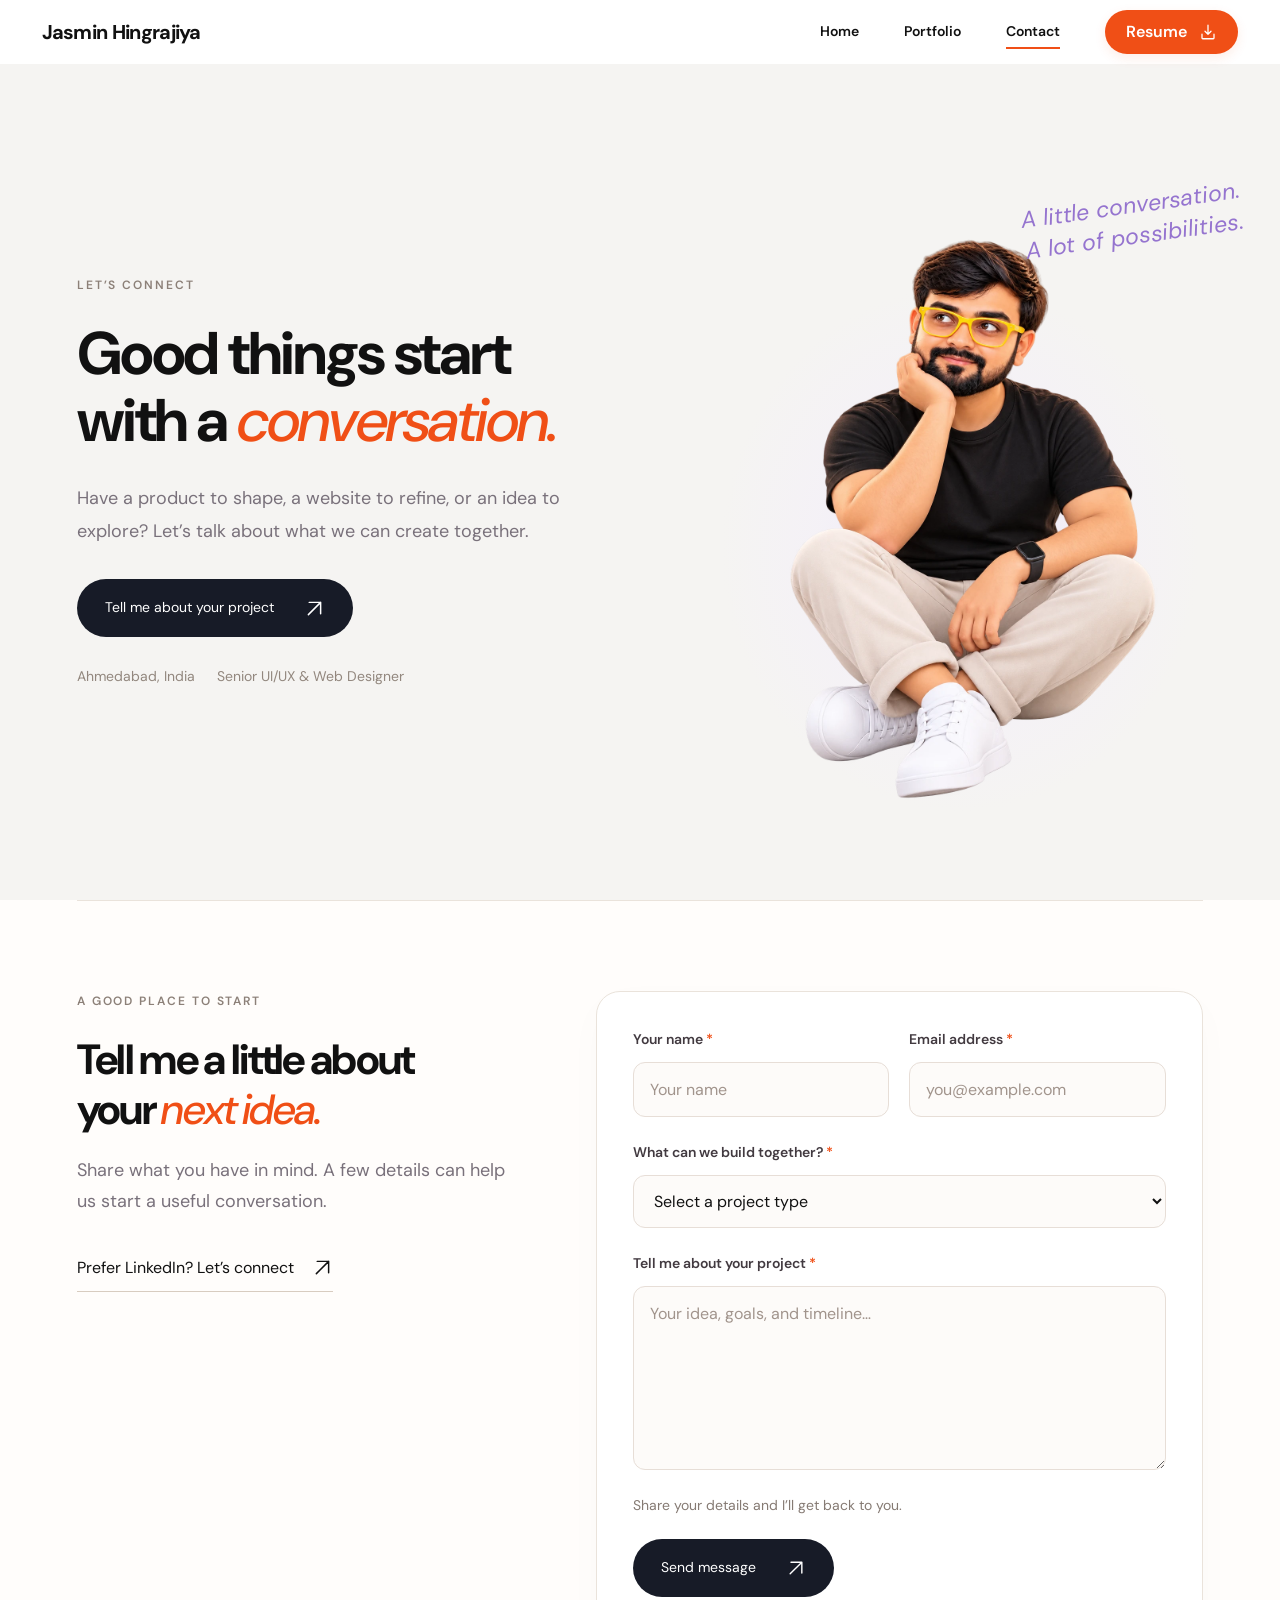
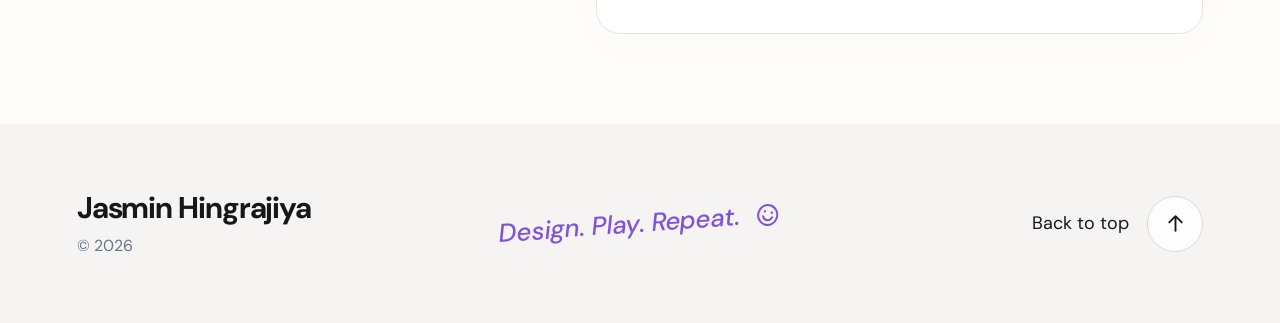
==== commit b5385191: "Update contact project field label" ====
--- a/contact.html
+++ b/contact.html
@@ -53,15 +53,15 @@
             <p>Share what you have in mind. A few details can help us start a useful conversation.</p>
             <a class="contact-message-link" href="https://www.linkedin.com/in/hingrajiya-jasmin-17271a164/" target="_blank" rel="noopener noreferrer">Prefer LinkedIn? Let’s connect <svg width="21" height="21" viewBox="0 0 24 24" fill="none" aria-hidden="true"><path d="M5 19 19 5M6 5h13v13" stroke="currentColor" stroke-width="1.7" stroke-linecap="round" stroke-linejoin="round"/></svg></a>
           </div>
-          <form id="contact-form" class="contact-form reveal" aria-labelledby="start-title" action="https://formsubmit.co/hingrajiyajasmin@gmail.com" method="post">
-            <input type="hidden" name="_subject" value="New portfolio enquiry">
+          <form id="contact-form" class="contact-form reveal" aria-labelledby="start-title" action="https://formsubmit.co/a7b63cc43ec22302cfa29ab055179f73" method="post">
+            <input type="hidden" name="_subject" value="Client enquiry">
             <input type="hidden" name="_template" value="table">
             <div class="form-honeypot" aria-hidden="true"><label for="contact-website">Leave this field empty</label><input id="contact-website" name="_honey" type="text" tabindex="-1" autocomplete="off"></div>
             <div class="form-field-row">
               <div class="form-field"><label for="contact-name">Your name <span aria-hidden="true">*</span></label><input id="contact-name" name="name" type="text" autocomplete="name" placeholder="Your name" required maxlength="100"></div>
               <div class="form-field"><label for="contact-email">Email address <span aria-hidden="true">*</span></label><input id="contact-email" name="email" type="email" autocomplete="email" placeholder="you@example.com" required maxlength="254"></div>
             </div>
-            <div class="form-field"><label for="contact-project">What can I help with? <span aria-hidden="true">*</span></label><select id="contact-project" name="project" required><option value="" disabled selected>Select a project type</option>UI/UX design</option><option>Website design</option><option>Product design</option><option>Design system</option><option>Something else</option></select></div>
+            <div class="form-field"><label for="contact-project">What can we build together? <span aria-hidden="true">*</span></label><select id="contact-project" name="project" required><option value="" disabled selected>Select a project type</option>UI/UX design</option><option>Website design</option><option>Product design</option><option>Design system</option><option>Something else</option></select></div>
             <div class="form-field"><label for="contact-message">Tell me about your project <span aria-hidden="true">*</span></label><textarea id="contact-message" name="message" rows="6" placeholder="Your idea, goals, and timeline…" required minlength="10" maxlength="3000"></textarea></div>
             <p id="contact-delivery-note" class="form-note">Share your details and I’ll get back to you.</p>
             <button id="contact-submit" class="portfolio-button" type="submit">Send message <svg width="20" height="20" viewBox="0 0 24 24" fill="none" aria-hidden="true"><path d="M5 19 19 5M6 5h13v13" stroke="currentColor" stroke-width="1.7" stroke-linecap="round" stroke-linejoin="round"/></svg></button>
@@ -88,8 +88,8 @@
     <script id="contact-settings" type="application/json">
 {
   "email": "hingrajiyajasmin@gmail.com",
-  "endpoint": "https://formsubmit.co/hingrajiyajasmin@gmail.com",
-  "ajaxEndpoint": "https://formsubmit.co/ajax/hingrajiyajasmin@gmail.com"
+  "endpoint": "https://formsubmit.co/a7b63cc43ec22302cfa29ab055179f73",
+  "ajaxEndpoint": "https://formsubmit.co/ajax/a7b63cc43ec22302cfa29ab055179f73"
 }
     </script>
     <script src="assets/js/global.js" defer></script>
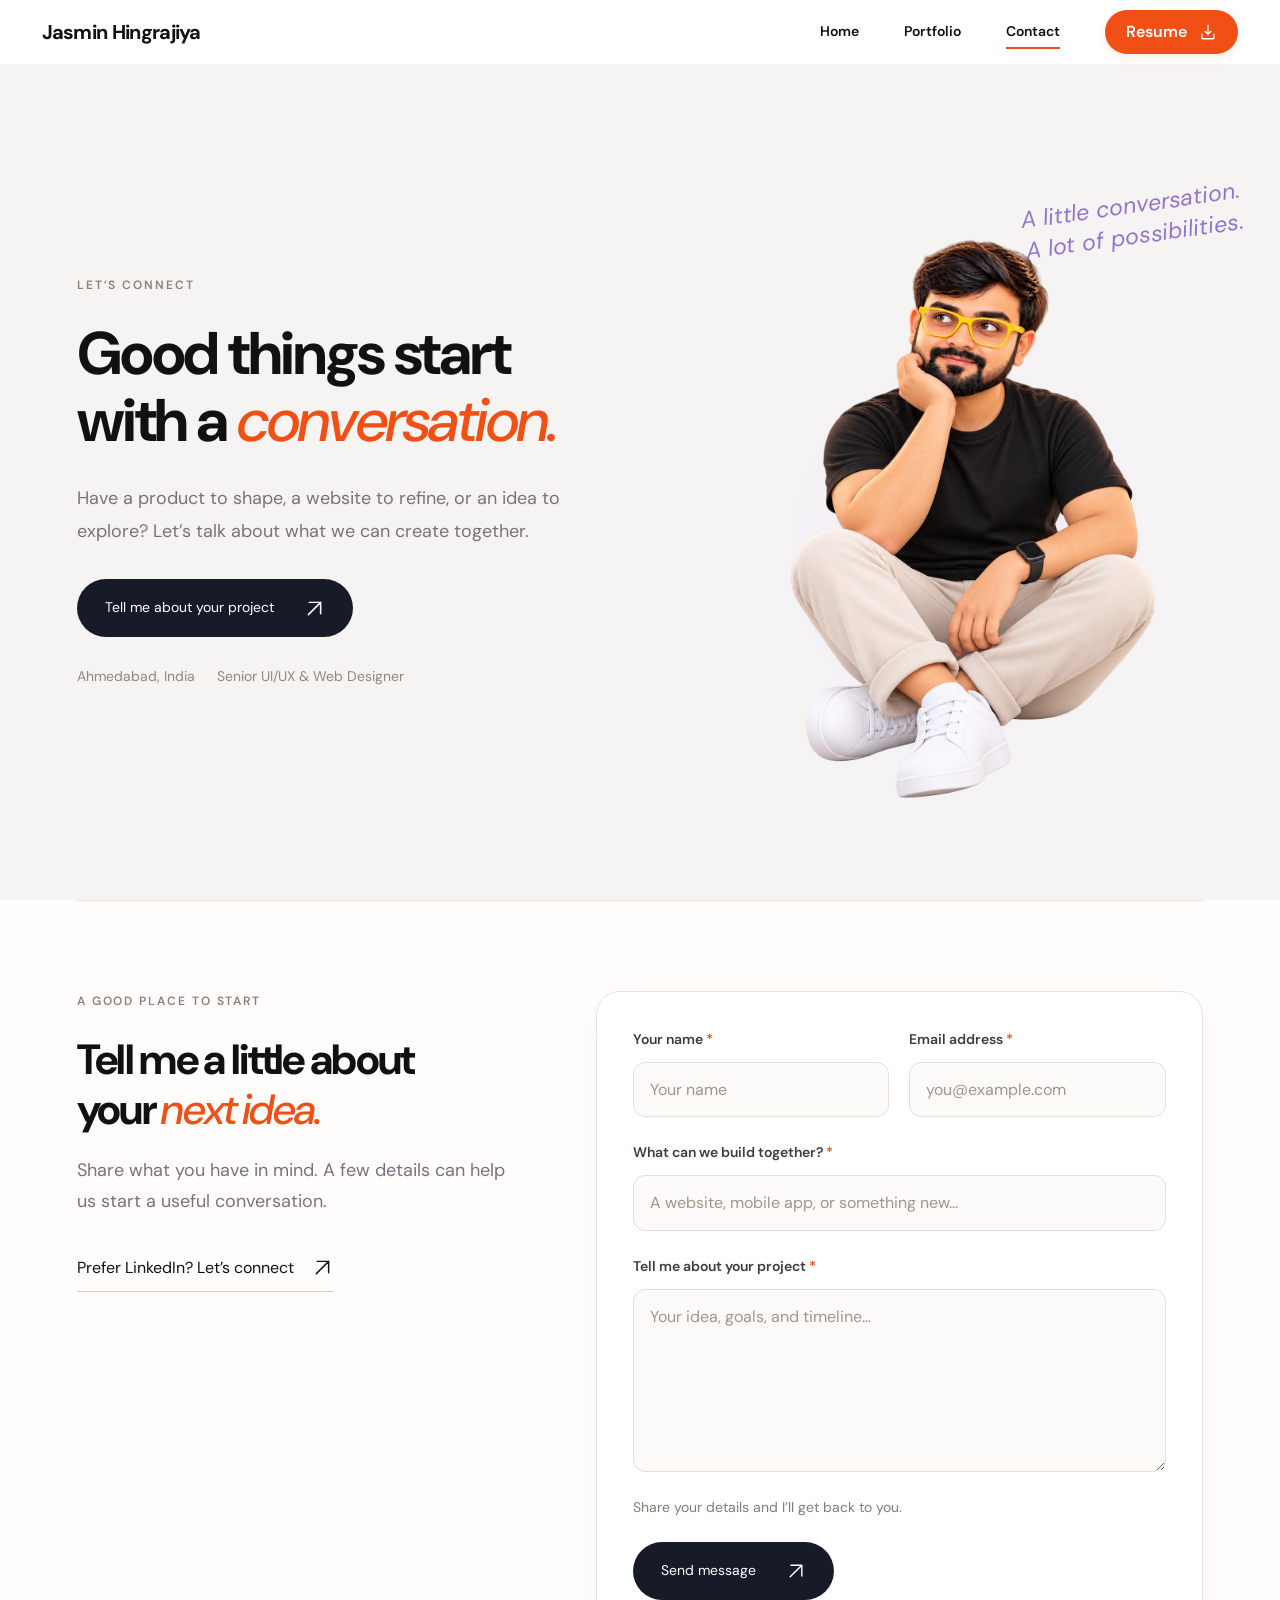
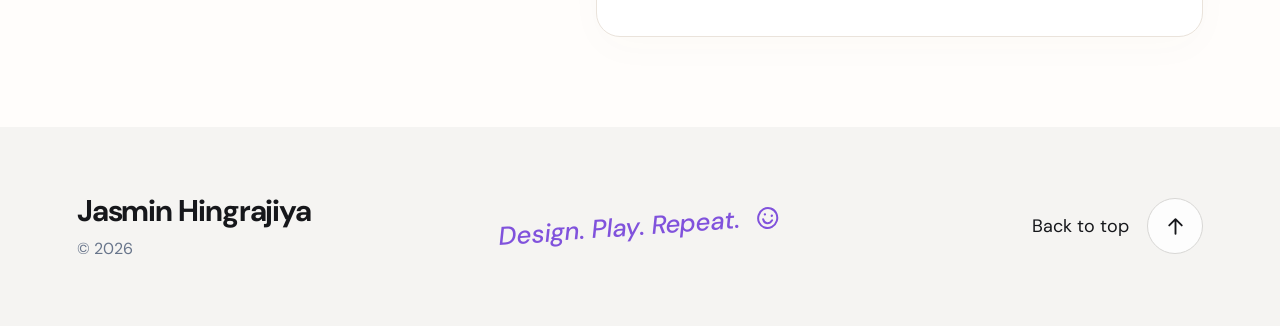
==== commit 3c9891b5: "Replace project dropdown with a free-text project idea input" ====
--- a/contact.html
+++ b/contact.html
@@ -61,7 +61,7 @@
               <div class="form-field"><label for="contact-name">Your name <span aria-hidden="true">*</span></label><input id="contact-name" name="name" type="text" autocomplete="name" placeholder="Your name" required maxlength="100"></div>
               <div class="form-field"><label for="contact-email">Email address <span aria-hidden="true">*</span></label><input id="contact-email" name="email" type="email" autocomplete="email" placeholder="you@example.com" required maxlength="254"></div>
             </div>
-            <div class="form-field"><label for="contact-project">What can we build together? <span aria-hidden="true">*</span></label><select id="contact-project" name="project" required><option value="" disabled selected>Select a project type</option>UI/UX design</option><option>Website design</option><option>Product design</option><option>Design system</option><option>Something else</option></select></div>
+            <div class="form-field"><label for="contact-project">What can we build together? <span aria-hidden="true">*</span></label><input id="contact-project" name="project" type="text" placeholder="A website, mobile app, or something new…" required maxlength="150"></div>
             <div class="form-field"><label for="contact-message">Tell me about your project <span aria-hidden="true">*</span></label><textarea id="contact-message" name="message" rows="6" placeholder="Your idea, goals, and timeline…" required minlength="10" maxlength="3000"></textarea></div>
             <p id="contact-delivery-note" class="form-note">Share your details and I’ll get back to you.</p>
             <button id="contact-submit" class="portfolio-button" type="submit">Send message <svg width="20" height="20" viewBox="0 0 24 24" fill="none" aria-hidden="true"><path d="M5 19 19 5M6 5h13v13" stroke="currentColor" stroke-width="1.7" stroke-linecap="round" stroke-linejoin="round"/></svg></button>
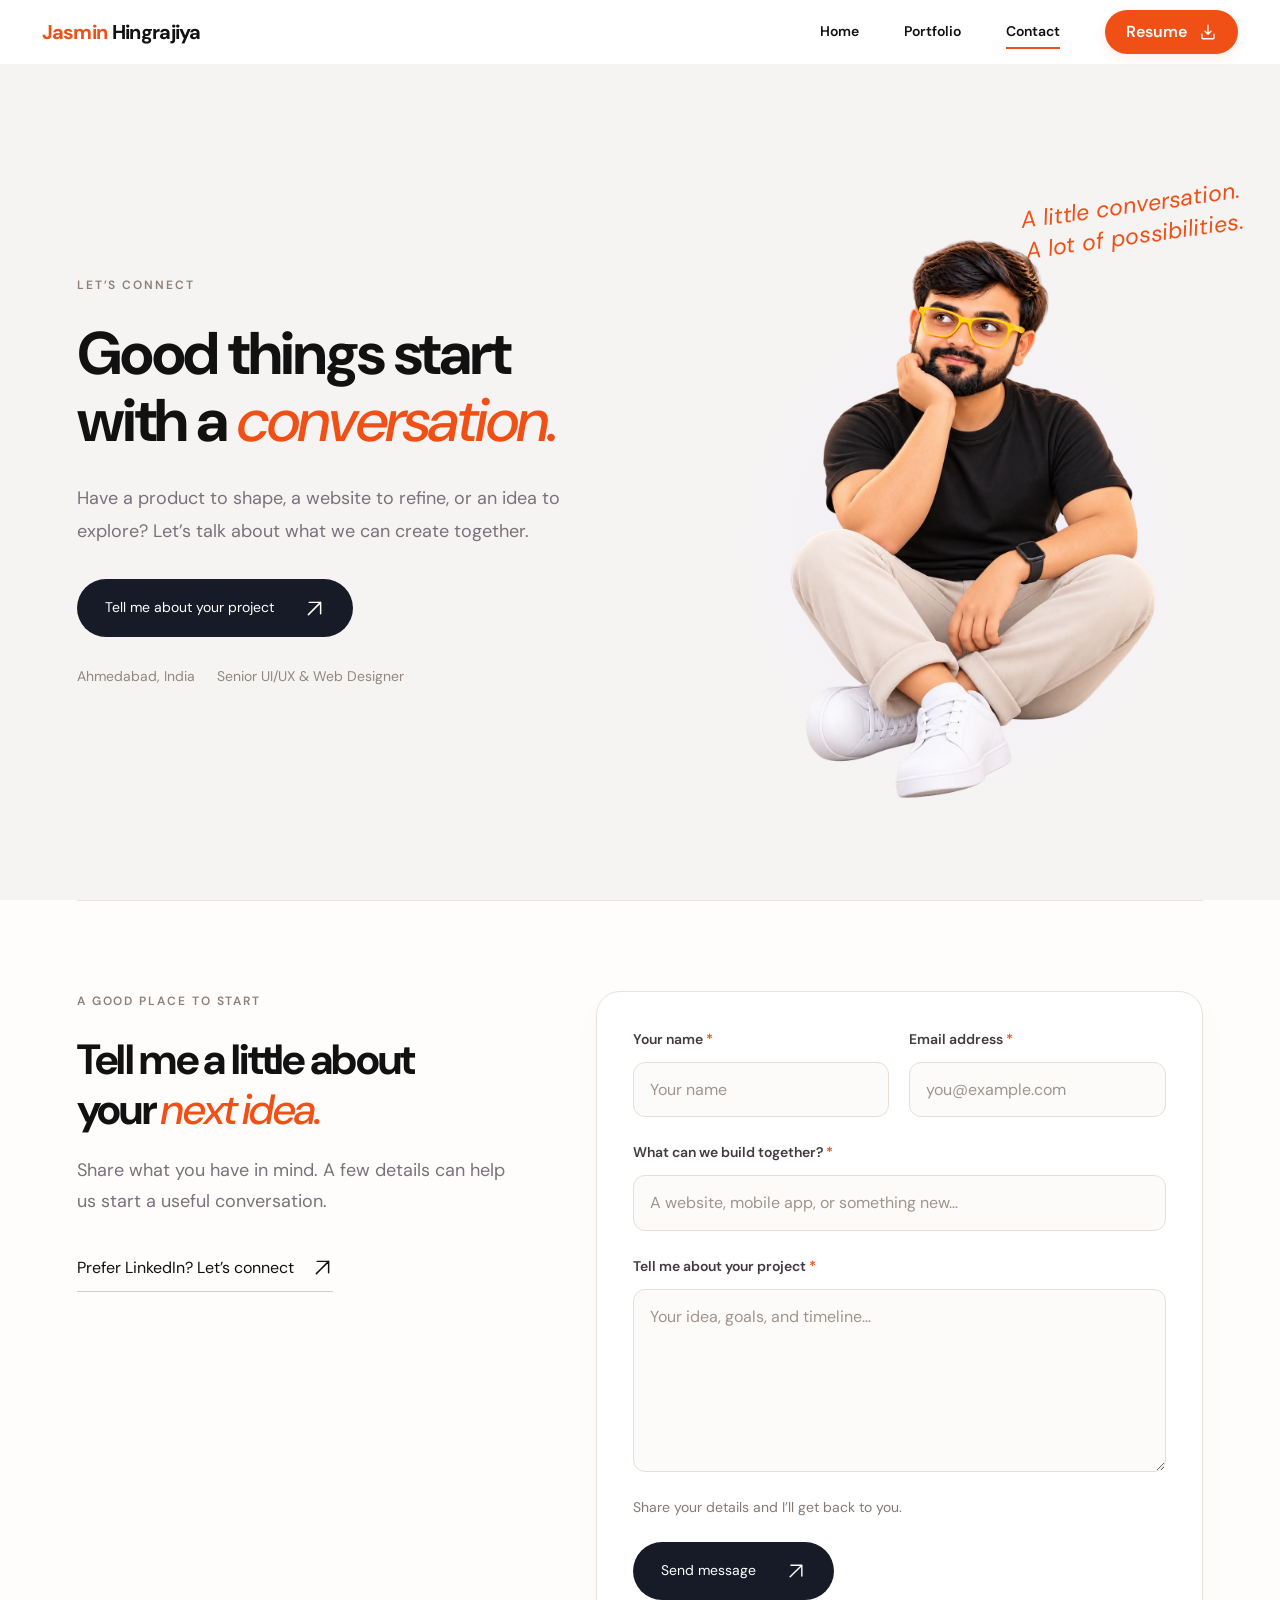
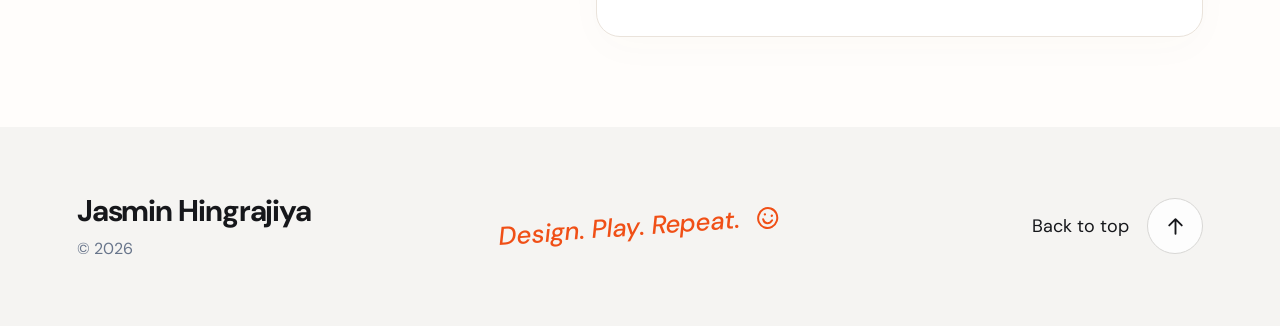
==== commit 434752c2: "Enable resume PDF downloads across all website pages" ====
--- a/contact.html
+++ b/contact.html
@@ -26,7 +26,7 @@
         <a class="nav-link" href="index.html">Home</a>
         <a class="nav-link" href="portfolio.html">Portfolio</a>
         <a class="nav-link is-active" href="contact.html" aria-current="page">Contact</a>
-        <button class="resume-download" type="button" disabled title="Resume PDF has not been added yet" aria-label="Resume download unavailable until PDF is added">Resume <svg width="17" height="17" viewBox="0 0 24 24" fill="none" aria-hidden="true"><path d="M12 3v12m-4-4 4 4 4-4M4 15v5a1 1 0 0 0 1 1h14a1 1 0 0 0 1-1v-5" stroke="currentColor" stroke-width="1.7" stroke-linecap="round" stroke-linejoin="round"/></svg></button>
+        <a class="resume-download" href="assets/documents/jasmin-hingrajiya-resume.pdf" download="Jasmin-Hingrajiya-Resume.pdf">Resume <svg width="17" height="17" viewBox="0 0 24 24" fill="none" aria-hidden="true"><path d="M12 3v12m-4-4 4 4 4-4M4 15v5a1 1 0 0 0 1 1h14a1 1 0 0 0 1-1v-5" stroke="currentColor" stroke-width="1.7" stroke-linecap="round" stroke-linejoin="round"/></svg></a>
       </nav>
     </header>
     <main id="main-content">
--- a/assets/css/global.css
+++ b/assets/css/global.css
@@ -24,6 +24,8 @@
   --text: #111;
   --muted: #6b6b67;
   --accent: #f04f16;
+  --accent-soft: #fff1eb;
+  --button-accent: #f04f16;
   --border: #eeeeea;
   --font-sans: "DM Sans", Arial, sans-serif;
   --text-xs: 0.75rem;
@@ -68,6 +70,10 @@
   outline-offset: 6px;
 }
 
+button:focus-visible, .portfolio-button:focus-visible, .contact-cta:focus-visible {
+  outline-color: var(--button-accent);
+}
+
 .skip-link {
   position: absolute;
   top: -5rem;
@@ -97,11 +103,16 @@
 }
 
 .brand {
+  color: var(--accent);
   font-size: 20px;
   font-weight: 700;
   letter-spacing: -0.7px;
   text-decoration: none;
   white-space: nowrap;
+}
+
+.brand-lastname {
+  color: var(--text);
 }
 
 nav {
@@ -284,7 +295,7 @@
   justify-content: center;
   gap: 15px;
   margin: 0px;
-  color: rgb(128, 82, 220);
+  color: var(--accent);
   font-size: clamp(20px, 2vw, 26px);
   line-height: 1.3;
   white-space: nowrap;
@@ -323,7 +334,7 @@
 
 .footer-top:hover .footer-top-icon {
   transform: translateY(-4px);
-  border-color: rgb(128, 82, 220);
+  border-color: var(--accent);
 }
 
 .footer-name:hover {
@@ -443,7 +454,7 @@
 }
 
 .text-link:hover {
-  border-color: rgb(141, 97, 197);
+  border-color: var(--accent);
 }
 
 .reveal {
@@ -602,3 +613,40 @@
 
 /* Keep anchor destinations below the sticky header on every screen size. */
 main section[id] { scroll-margin-top: 110px; }
+
+/* Project stories use the same readable type hierarchy as the portfolio. */
+.case-study-dialog { width: min(820px, calc(100% - 32px)); max-width: 820px; max-height: calc(100dvh - 48px); padding: clamp(20px, 4vw, 40px); border-radius: 24px; overflow-y: auto; }
+.case-study-top { display: flex; align-items: center; justify-content: space-between; gap: 16px; margin-bottom: 20px; }
+.case-study-top .project-type { color: var(--muted); font-size: 14px; }
+.case-study-close { display: grid; place-items: center; width: 44px; height: 44px; border: 1px solid var(--border); border-radius: 50%; background: #fff; font-size: 26px; line-height: 1; cursor: pointer; }
+.case-study-image { display: block; width: 100%; height: auto; border-radius: 16px; margin-bottom: 24px; }
+.case-study-dialog h2 { margin: 0; font-size: clamp(28px, 4vw, 40px); line-height: 1.15; letter-spacing: -.025em; }
+.case-study-dialog h3 { margin: 24px 0 8px; font-size: 18px; font-weight: 600; }
+.case-study-dialog p { font-size: 16px; line-height: 1.75; }
+.case-study-dialog .sample-note { font-size: 13px; }
+.case-study-scope { display: flex; flex-wrap: wrap; gap: 8px; padding: 0; margin: 20px 0; list-style: none; }
+.case-study-scope li { padding: 6px 12px; border: 1px solid #eadfd5; border-radius: 999px; background: #fff9f4; color: #795f4d; font-size: 13px; }
+#case-study-website { margin: 12px 24px 8px 0; }
+.case-study-dialog [hidden] { display: none !important; }
+
+#case-study-original { margin: 12px 24px 8px 0; }
+
+/* A single front-facing monitor keeps original website pixels sharp and aligned. */
+.device-preview-host { position: relative; }
+.device-preview-frame { position: relative; width: 100%; aspect-ratio: 3 / 2; overflow: hidden; }
+.device-preview-frame > img { display: block; width: 100%; height: auto; margin: 0; }
+.device-scroll-window { position: absolute; left: 12.239583333%; top: 8.3984375%; width: 75.651041667%; height: 60.9375%; overflow: hidden; border-radius: 1px; background: #fff; }
+.device-scroll-content { display: block; width: 100%; height: auto; max-width: none; margin: 0; }
+.catalog-card:hover .device-preview-frame > .catalog-image { transform: none; }
+.case-study-device-preview { position: relative; overflow: hidden; border-radius: 16px; margin-bottom: 24px; }
+.case-study-device-preview .case-study-image { margin: 0; border-radius: inherit; }
+.device-preview-toolbar { display: flex; justify-content: flex-end; margin-bottom: 24px; }
+.device-preview-toolbar[hidden] { display: none !important; }
+.device-motion-toggle { display: inline-flex; align-items: center; gap: 8px; min-height: 40px; padding: 8px 14px; border: 1px solid #e8dfd7; border-radius: 999px; background: #fff; color: #655c62; font-size: 14px; cursor: pointer; }
+.device-motion-toggle:hover { border-color: var(--button-accent); color: var(--button-accent); }
+@media (prefers-reduced-motion: reduce) { .device-scroll-content { transform: none !important; } }
+
+.case-study-top .project-type { margin-right: auto; }
+.case-study-top .device-motion-toggle { flex: 0 0 40px; justify-content: center; padding: 8px; }
+.case-study-top .device-motion-toggle span { display: none; }
+.device-motion-toggle[hidden] { display: none !important; }
--- a/assets/css/contact.css
+++ b/assets/css/contact.css
@@ -11,7 +11,7 @@
 .contact-portrait { position: relative; isolation: isolate; margin: 0; padding-top: 55px; }
 .contact-portrait::before { content: ""; position: absolute; z-index: -1; inset: 20% 0 0; background: radial-gradient(ellipse, #ece6fa 0%, #f4effa88 42%, transparent 70%); }
 .contact-portrait img { display: block; width: 100%; height: auto; max-height: 610px; object-fit: contain; }
-.contact-portrait figcaption { position: absolute; top: 40px; right: -40px; color: #9574cf; font-size: 23px; line-height: 1.35; font-style: italic; text-align: center; transform: rotate(-8deg); }
+.contact-portrait figcaption { position: absolute; top: 40px; right: -40px; color: var(--accent); font-size: 23px; line-height: 1.35; font-style: italic; text-align: center; transform: rotate(-8deg); }
 .contact-start { padding-block: 90px; border-top: 1px solid #eae3db; }
 .contact-start-heading { max-width: 540px; }
 .contact-start-heading h2 { margin: 0 0 20px; font-size: clamp(32px, 3.3vw, 46px); line-height: 1.18; letter-spacing: -.04em; }
@@ -36,7 +36,8 @@
   .contact-hero { padding-block: 40px; }
   .contact-hero-layout { grid-template-columns: 1fr; gap: 40px; }
   .contact-intro h1 { font-size: clamp(38px, 8vw, 54px); }
-  .contact-portrait { width: min(400px, 100%); justify-self: center; }
+  .contact-portrait { width: min(400px, 100%); justify-self: center; padding-top: 110px; }
+  .contact-portrait figcaption { top: 0; right: 0; }
   .contact-portrait img { max-height: 510px; }
   .contact-start { padding-block: 65px; }
 }
@@ -56,7 +57,7 @@
 .form-field input, .form-field select, .form-field textarea { width: 100%; min-width: 0; border: 1px solid #e7ded7; border-radius: 12px; padding: 14px 16px; background: #fdfbf9; color: var(--text); font: inherit; font-size: 16px; line-height: 1.6; transition: border-color 180ms ease, box-shadow 180ms ease; }
 .form-field textarea { resize: vertical; min-height: 165px; }
 .form-field input::placeholder, .form-field textarea::placeholder { color: #a1948c; }
-.form-field input:focus, .form-field select:focus, .form-field textarea:focus { outline: 2px solid #ec9877; outline-offset: 2px; border-color: #ec9877; }
+.form-field input:focus, .form-field select:focus, .form-field textarea:focus { outline: 2px solid var(--accent); outline-offset: 2px; border-color: var(--accent); }
 .form-note { margin: 0 0 22px; color: #857a73; font-size: 14px; line-height: 1.7; }
 .form-status { margin: 22px 0 0; color: #665183; font-size: 14px; }
 .form-status textarea { width: 100%; min-height: 180px; margin-top: 12px; font: inherit; }
